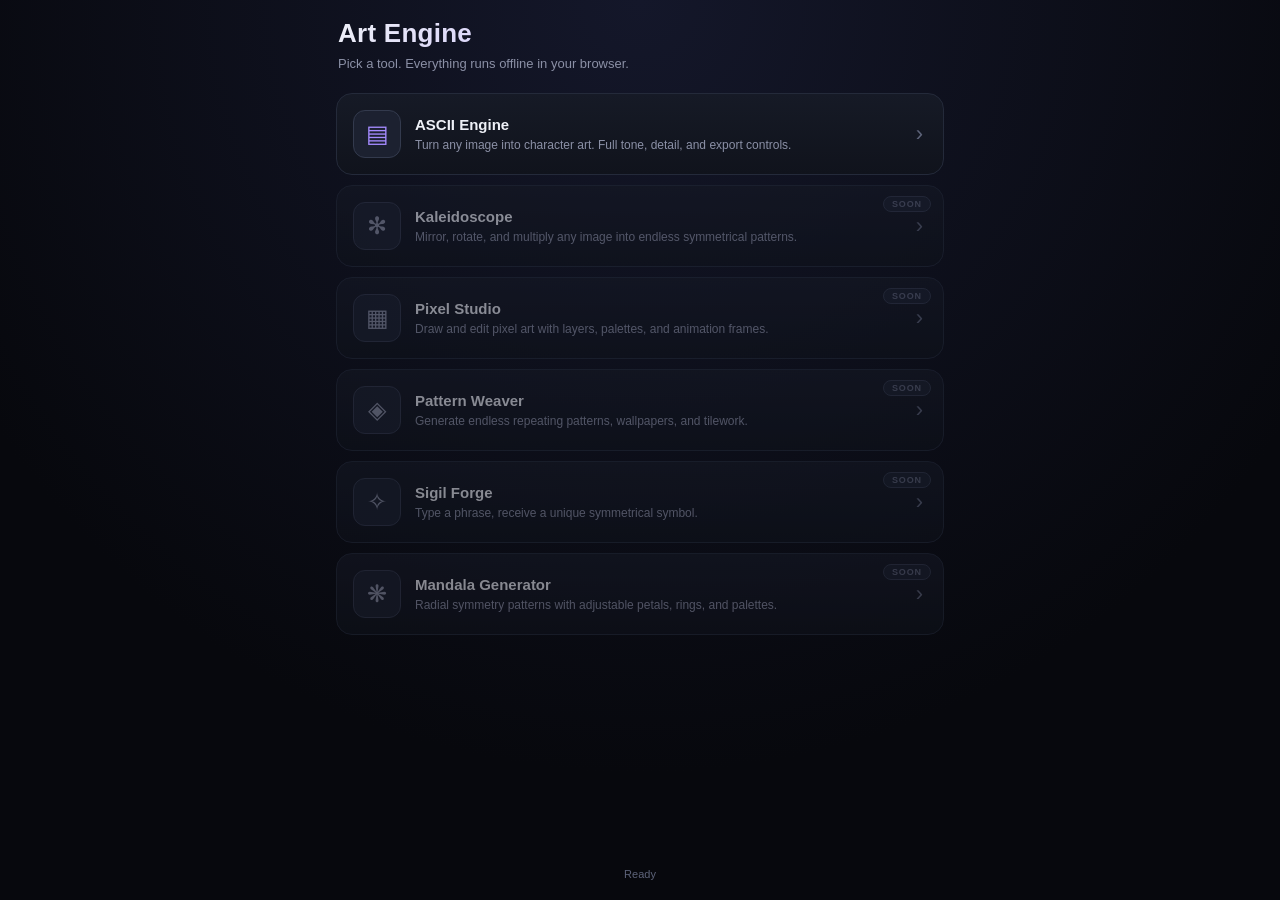
==== index.html @ f9c0fce1 "Add files via upload" ====
<!DOCTYPE html>
<html lang="en">
<head>
<meta charset="UTF-8">
<meta name="viewport" content="width=device-width, initial-scale=1, maximum-scale=1, user-scalable=no, viewport-fit=cover">
<title>Art Engine</title>
<link rel="stylesheet" href="style.css">
</head>
<body>

<div id="app" class="hubApp">

  <header id="hubHeader">
    <h1>Art Engine</h1>
    <p class="hubSub">Pick a tool. Everything runs offline in your browser.</p>
  </header>

  <main id="hubGrid">

    <a href="ascii/ascii.html" class="toolCard">
      <div class="toolIcon">▤</div>
      <div class="toolMeta">
        <h2>ASCII Engine</h2>
        <p>Turn any image into character art. Full tone, detail, and export controls.</p>
      </div>
      <div class="toolArrow">›</div>
    </a>

    <a href="kaleidoscope/kaleidoscope.html" class="toolCard soon">
      <div class="toolIcon">✻</div>
      <div class="toolMeta">
        <h2>Kaleidoscope</h2>
        <p>Mirror, rotate, and multiply any image into endless symmetrical patterns.</p>
      </div>
      <div class="toolArrow">›</div>
      <span class="soonBadge">Soon</span>
    </a>

    <a href="pixel/pixel.html" class="toolCard soon">
      <div class="toolIcon">▦</div>
      <div class="toolMeta">
        <h2>Pixel Studio</h2>
        <p>Draw and edit pixel art with layers, palettes, and animation frames.</p>
      </div>
      <div class="toolArrow">›</div>
      <span class="soonBadge">Soon</span>
    </a>

    <a href="pattern/pattern.html" class="toolCard soon">
      <div class="toolIcon">◈</div>
      <div class="toolMeta">
        <h2>Pattern Weaver</h2>
        <p>Generate endless repeating patterns, wallpapers, and tilework.</p>
      </div>
      <div class="toolArrow">›</div>
      <span class="soonBadge">Soon</span>
    </a>

    <a href="sigil/sigil.html" class="toolCard soon">
      <div class="toolIcon">✧</div>
      <div class="toolMeta">
        <h2>Sigil Forge</h2>
        <p>Type a phrase, receive a unique symmetrical symbol.</p>
      </div>
      <div class="toolArrow">›</div>
      <span class="soonBadge">Soon</span>
    </a>

    <a href="mandala/mandala.html" class="toolCard soon">
      <div class="toolIcon">❋</div>
      <div class="toolMeta">
        <h2>Mandala Generator</h2>
        <p>Radial symmetry patterns with adjustable petals, rings, and palettes.</p>
      </div>
      <div class="toolArrow">›</div>
      <span class="soonBadge">Soon</span>
    </a>

  </main>

  <footer id="hubFooter">
    <span id="hubStatus">Ready</span>
  </footer>

</div>

<script>
  /* Mark any tool card as "coming soon" — clicking it should not navigate */
  document.querySelectorAll(".toolCard.soon").forEach(card => {
    card.addEventListener("click", (e) => {
      e.preventDefault();
      const name = card.querySelector("h2").textContent;
      const status = document.getElementById("hubStatus");
      status.textContent = `${name} is not ready yet`;
      clearTimeout(window.__hubStatusTimer);
      window.__hubStatusTimer = setTimeout(() => {
        status.textContent = "Ready";
      }, 1800);
    });
  });
</script>

</body>
</html>
---- style.css ----
/* =========================================================================
   ART ENGINE — style.css (shared base)
   Used by the hub and all tools. Tools can add their own override file.
   ========================================================================= */

:root{
  --bg: #07080d;
  --bg-grad: radial-gradient(circle at 50% 0%, #14172a 0%, #07080d 70%);
  --panel: #10131c;
  --panel-2: #161a26;
  --panel-3: #1c2130;
  --border: #242a3a;
  --border-strong: #333a4d;

  --text: #eef0f7;
  --text-dim: #8b90a6;
  --text-dimmer: #5d6379;

  --accent: #7c5cff;
  --accent-bright: #a58bff;
  --accent-glow: #7c5cff66;

  --gold: #ffd257;
  --danger: #ff5c6a;
  --danger-dim: #ff5c6a44;

  --radius: 12px;
  --radius-lg: 16px;
}

*{ box-sizing: border-box; -webkit-tap-highlight-color: transparent; }

html, body{
  margin: 0; padding: 0;
  background: var(--bg);
  background-image: var(--bg-grad);
  background-attachment: fixed;
  color: var(--text);
  font-family: -apple-system, BlinkMacSystemFont, "Segoe UI", Roboto, Helvetica, Arial, sans-serif;
  height: 100%;
  overscroll-behavior: none;
  touch-action: manipulation;
  -webkit-font-smoothing: antialiased;
}

button, input, select, textarea{ font-family: inherit; font-size: inherit; }

a{ color: inherit; text-decoration: none; }

.hidden{ display: none !important; }

/* =======================================================================
   APP SHELL — HUB
   ======================================================================= */
.hubApp{
  display: flex;
  flex-direction: column;
  min-height: 100vh;
  max-width: 640px;
  margin: 0 auto;
  padding: env(safe-area-inset-top) 16px calc(env(safe-area-inset-bottom) + 16px) 16px;
  gap: 14px;
}

#hubHeader{
  padding: 18px 2px 6px;
}

#hubHeader h1{
  margin: 0;
  font-size: 26px;
  font-weight: 800;
  letter-spacing: 0.01em;
  background: linear-gradient(135deg, var(--text), var(--accent-bright));
  -webkit-background-clip: text;
  -webkit-text-fill-color: transparent;
  background-clip: text;
}

.hubSub{
  margin: 6px 0 0;
  font-size: 13px;
  color: var(--text-dim);
  line-height: 1.4;
}

#hubGrid{
  display: flex;
  flex-direction: column;
  gap: 10px;
  flex: 1;
}

.toolCard{
  position: relative;
  display: flex;
  align-items: center;
  gap: 14px;
  background: linear-gradient(180deg, var(--panel-2), var(--panel));
  border: 1px solid var(--border);
  border-radius: var(--radius-lg);
  padding: 16px;
  cursor: pointer;
  transition: transform 0.08s ease, border-color 0.15s ease, background 0.15s ease, box-shadow 0.15s ease;
  overflow: hidden;
}

.toolCard:hover{
  border-color: var(--accent);
  box-shadow: 0 8px 32px -12px var(--accent-glow);
  background: linear-gradient(180deg, var(--panel-3), var(--panel-2));
}

.toolCard:active{ transform: scale(0.985); }

.toolCard.soon{ opacity: 0.55; }
.toolCard.soon:hover{
  border-color: var(--border-strong);
  box-shadow: none;
  background: linear-gradient(180deg, var(--panel-2), var(--panel));
}

.toolIcon{
  flex-shrink: 0;
  width: 48px;
  height: 48px;
  display: flex;
  align-items: center;
  justify-content: center;
  font-size: 24px;
  border-radius: 12px;
  background: var(--panel-3);
  border: 1px solid var(--border-strong);
  color: var(--accent-bright);
}

.toolCard.soon .toolIcon{
  color: var(--text-dim);
}

.toolMeta{
  flex: 1;
  min-width: 0;
}

.toolMeta h2{
  margin: 0;
  font-size: 15px;
  font-weight: 700;
  color: var(--text);
}

.toolMeta p{
  margin: 4px 0 0;
  font-size: 12px;
  color: var(--text-dim);
  line-height: 1.35;
}

.toolArrow{
  flex-shrink: 0;
  font-size: 22px;
  color: var(--text-dimmer);
  padding-right: 4px;
}

.toolCard:hover .toolArrow{
  color: var(--accent-bright);
}

.soonBadge{
  position: absolute;
  top: 10px;
  right: 12px;
  font-size: 9px;
  font-weight: 800;
  letter-spacing: 0.1em;
  text-transform: uppercase;
  color: var(--text-dimmer);
  background: var(--panel-3);
  border: 1px solid var(--border-strong);
  border-radius: 999px;
  padding: 2px 8px;
}

#hubFooter{
  text-align: center;
  font-size: 11px;
  color: var(--text-dimmer);
  padding: 8px 0 4px;
}

/* =======================================================================
   SHARED TOOL LAYOUT
   Every tool should use these wrappers so they feel like one product.
   ======================================================================= */

.toolApp{
  display: flex;
  flex-direction: column;
  height: 100vh;
  max-width: 640px;
  margin: 0 auto;
  padding: env(safe-area-inset-top) 12px 0 12px;
  position: relative;
}

.toolTopBar{
  display: flex;
  align-items: center;
  justify-content: space-between;
  gap: 10px;
  padding: 10px 0;
  flex-shrink: 0;
}

.toolBack{
  display: flex;
  align-items: center;
  gap: 4px;
  background: var(--panel-2);
  border: 1px solid var(--border-strong);
  color: var(--text);
  border-radius: 10px;
  padding: 8px 12px;
  font-size: 12px;
  font-weight: 700;
  cursor: pointer;
  transition: transform 0.08s ease, background 0.15s ease, border-color 0.15s ease;
}

.toolBack:hover{
  background: var(--panel-3);
  border-color: var(--accent);
}

.toolBack:active{ transform: scale(0.96); }

.toolTitle{
  margin: 0;
  font-size: 18px;
  font-weight: 800;
  letter-spacing: 0.02em;
  flex: 1;
  text-align: center;
  white-space: nowrap;
  overflow: hidden;
  text-overflow: ellipsis;
}

.toolAction{
  background: var(--panel-2);
  border: 1px solid var(--border-strong);
  color: var(--text);
  border-radius: 10px;
  padding: 8px 14px;
  font-size: 12px;
  font-weight: 700;
  cursor: pointer;
  transition: transform 0.08s ease, background 0.15s ease, border-color 0.15s ease;
  flex-shrink: 0;
}

.toolAction:hover{
  background: var(--panel-3);
  border-color: var(--accent);
}

.toolAction:active{ transform: scale(0.96); }

.toolView{
  flex: 1;
  display: flex;
  flex-direction: column;
  overflow-y: auto;
  overflow-x: hidden;
  min-height: 0;
  -webkit-overflow-scrolling: touch;
  padding-bottom: 12px;
}

/* =======================================================================
   FORM PRIMITIVES (used by tools)
   ======================================================================= */

.fieldRow{
  display: flex;
  align-items: center;
  justify-content: space-between;
  gap: 10px;
  padding: 10px 14px;
  border-bottom: 1px solid var(--border);
}

.fieldRow:last-child{ border-bottom: none; }

.fieldRow label{
  font-size: 13px;
  font-weight: 600;
  color: var(--text);
  flex: 1;
  min-width: 0;
}

.fieldRow select,
.fieldRow input[type="text"]{
  flex: 1 1 auto;
  min-width: 0;
  max-width: 60%;
  background: var(--panel-3);
  border: 1px solid var(--border-strong);
  color: var(--text);
  border-radius: 10px;
  padding: 8px 10px;
  font-size: 13px;
}

.fieldRow select{
  cursor: pointer;
  appearance: none;
  background-image:
    linear-gradient(45deg, transparent 50%, var(--text-dim) 50%),
    linear-gradient(135deg, var(--text-dim) 50%, transparent 50%);
  background-position:
    calc(100% - 16px) calc(50% - 2px),
    calc(100% - 11px) calc(50% - 2px);
  background-size: 5px 5px, 5px 5px;
  background-repeat: no-repeat;
  padding-right: 30px;
}

.fieldRow select:focus,
.fieldRow input[type="text"]:focus{
  outline: none;
  border-color: var(--accent);
}

.fieldRow input[type="color"]{
  width: 44px;
  height: 32px;
  border: 1px solid var(--border-strong);
  border-radius: 8px;
  background: var(--panel-3);
  padding: 2px;
  cursor: pointer;
  flex-shrink: 0;
}

.sliderRow{
  display: block;
  padding: 12px 14px;
  border-bottom: 1px solid var(--border);
}

.sliderRow:last-child{ border-bottom: none; }

.sliderTop{
  display: flex;
  justify-content: space-between;
  align-items: center;
  margin-bottom: 8px;
}

.sliderTop label{
  font-size: 13px;
  font-weight: 600;
  color: var(--text);
}

.sliderTop .val{
  font-size: 12px;
  font-weight: 700;
  color: var(--accent-bright);
  background: var(--panel-3);
  border-radius: 999px;
  padding: 2px 10px;
  font-variant-numeric: tabular-nums;
}

input[type="range"]{
  -webkit-appearance: none;
  appearance: none;
  width: 100%;
  height: 28px;
  background: transparent;
  cursor: pointer;
  margin: 0;
}

input[type="range"]::-webkit-slider-runnable-track{
  height: 4px;
  background: var(--panel-3);
  border-radius: 2px;
  border: 1px solid var(--border);
}

input[type="range"]::-moz-range-track{
  height: 4px;
  background: var(--panel-3);
  border-radius: 2px;
  border: 1px solid var(--border);
}

input[type="range"]::-webkit-slider-thumb{
  -webkit-appearance: none;
  appearance: none;
  width: 22px;
  height: 22px;
  border-radius: 50%;
  background: var(--accent-bright);
  border: 2px solid var(--panel);
  box-shadow: 0 2px 8px rgba(0,0,0,0.5), 0 0 12px var(--accent-glow);
  margin-top: -10px;
  cursor: pointer;
}

input[type="range"]::-moz-range-thumb{
  width: 22px;
  height: 22px;
  border-radius: 50%;
  background: var(--accent-bright);
  border: 2px solid var(--panel);
  box-shadow: 0 2px 8px rgba(0,0,0,0.5), 0 0 12px var(--accent-glow);
  cursor: pointer;
}

.btnRow{
  display: flex;
  gap: 8px;
  flex-wrap: wrap;
}

.smallBtn{
  flex: 1;
  min-width: 100px;
  background: var(--panel-3);
  border: 1px solid var(--border-strong);
  color: var(--text);
  border-radius: 10px;
  padding: 10px 12px;
  font-size: 12px;
  font-weight: 700;
  cursor: pointer;
  transition: transform 0.08s ease, background 0.15s ease, border-color 0.15s ease;
}

.smallBtn:hover{
  background: var(--panel-2);
  border-color: var(--accent);
}

.smallBtn:active{ transform: scale(0.96); }

.smallBtn.danger{
  color: var(--danger);
  border-color: var(--danger-dim);
  background: rgba(255, 92, 106, 0.08);
}

.smallBtn.danger:hover{
  background: rgba(255, 92, 106, 0.16);
  border-color: var(--danger);
}

.exportBar{
  display: flex;
  gap: 8px;
  padding: 10px 0 calc(env(safe-area-inset-bottom) + 10px) 0;
  background: var(--bg);
  border-top: 1px solid var(--border);
  flex-shrink: 0;
  position: sticky;
  bottom: 0;
}

.exportBtn{
  flex: 1;
  border: 1px solid var(--border-strong);
  border-radius: 12px;
  padding: 14px 10px;
  font-size: 13px;
  font-weight: 800;
  letter-spacing: 0.05em;
  cursor: pointer;
  background: var(--panel-2);
  color: var(--text);
  transition: transform 0.08s ease, background 0.15s ease, border-color 0.15s ease;
}

.exportBtn:hover{
  background: var(--panel-3);
  border-color: var(--accent);
}

.exportBtn:active{ transform: scale(0.97); }

.exportBtn.primary{
  background: linear-gradient(135deg, var(--accent), var(--accent-bright));
  color: #0a0b10;
  border-color: transparent;
  box-shadow: 0 8px 28px -10px var(--accent-glow);
}

/* =======================================================================
   SCROLLBAR (desktop nicety)
   ======================================================================= */
.toolView::-webkit-scrollbar{ width: 6px; }
.toolView::-webkit-scrollbar-thumb{ background: var(--border-strong); border-radius: 3px; }
.toolView::-webkit-scrollbar-track{ background: transparent; }

/* =======================================================================
   SMALL SCREENS
   ======================================================================= */
@media (max-width: 380px){
  #hubHeader h1{ font-size: 22px; }
  .toolMeta h2{ font-size: 14px; }
  .toolMeta p{ font-size: 11px; }
  .fieldRow label{ font-size: 12px; }
  .fieldRow select,
  .fieldRow input[type="text"]{ font-size: 12px; padding: 7px 8px; }
}
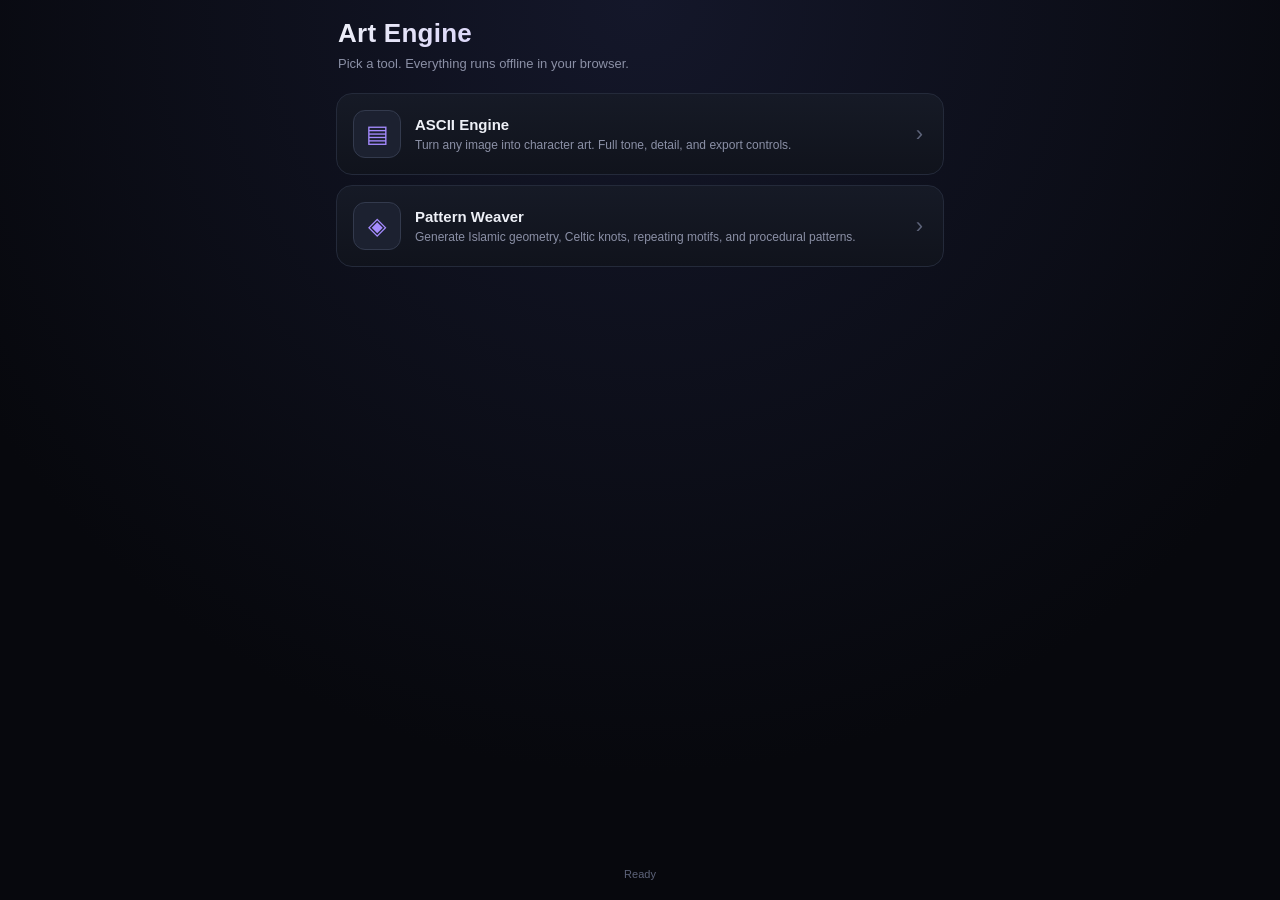
==== commit 663dcc88: "Add files via upload" ====
--- a/index.html
+++ b/index.html
@@ -26,54 +26,13 @@
       <div class="toolArrow">›</div>
     </a>
 
-    <a href="kaleidoscope/kaleidoscope.html" class="toolCard soon">
-      <div class="toolIcon">✻</div>
-      <div class="toolMeta">
-        <h2>Kaleidoscope</h2>
-        <p>Mirror, rotate, and multiply any image into endless symmetrical patterns.</p>
-      </div>
-      <div class="toolArrow">›</div>
-      <span class="soonBadge">Soon</span>
-    </a>
-
-    <a href="pixel/pixel.html" class="toolCard soon">
-      <div class="toolIcon">▦</div>
-      <div class="toolMeta">
-        <h2>Pixel Studio</h2>
-        <p>Draw and edit pixel art with layers, palettes, and animation frames.</p>
-      </div>
-      <div class="toolArrow">›</div>
-      <span class="soonBadge">Soon</span>
-    </a>
-
-    <a href="pattern/pattern.html" class="toolCard soon">
+    <a href="pattern/pattern.html" class="toolCard">
       <div class="toolIcon">◈</div>
       <div class="toolMeta">
         <h2>Pattern Weaver</h2>
-        <p>Generate endless repeating patterns, wallpapers, and tilework.</p>
+        <p>Generate Islamic geometry, Celtic knots, repeating motifs, and procedural patterns.</p>
       </div>
       <div class="toolArrow">›</div>
-      <span class="soonBadge">Soon</span>
-    </a>
-
-    <a href="sigil/sigil.html" class="toolCard soon">
-      <div class="toolIcon">✧</div>
-      <div class="toolMeta">
-        <h2>Sigil Forge</h2>
-        <p>Type a phrase, receive a unique symmetrical symbol.</p>
-      </div>
-      <div class="toolArrow">›</div>
-      <span class="soonBadge">Soon</span>
-    </a>
-
-    <a href="mandala/mandala.html" class="toolCard soon">
-      <div class="toolIcon">❋</div>
-      <div class="toolMeta">
-        <h2>Mandala Generator</h2>
-        <p>Radial symmetry patterns with adjustable petals, rings, and palettes.</p>
-      </div>
-      <div class="toolArrow">›</div>
-      <span class="soonBadge">Soon</span>
     </a>
 
   </main>
@@ -84,21 +43,5 @@
 
 </div>
 
-<script>
-  /* Mark any tool card as "coming soon" — clicking it should not navigate */
-  document.querySelectorAll(".toolCard.soon").forEach(card => {
-    card.addEventListener("click", (e) => {
-      e.preventDefault();
-      const name = card.querySelector("h2").textContent;
-      const status = document.getElementById("hubStatus");
-      status.textContent = `${name} is not ready yet`;
-      clearTimeout(window.__hubStatusTimer);
-      window.__hubStatusTimer = setTimeout(() => {
-        status.textContent = "Ready";
-      }, 1800);
-    });
-  });
-</script>
-
 </body>
 </html>
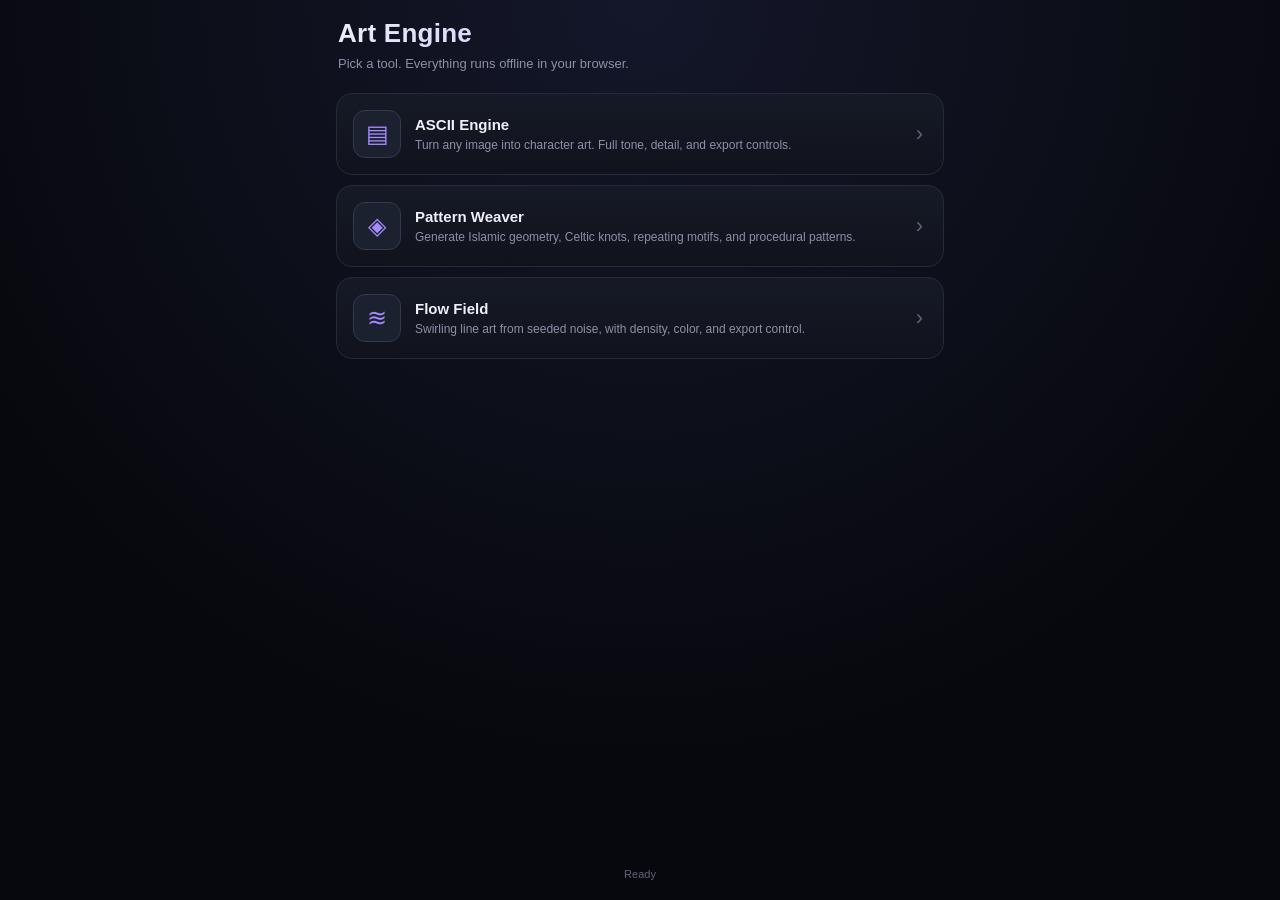
==== commit e0371c58: "Add files via upload" ====
--- a/index.html
+++ b/index.html
@@ -35,6 +35,15 @@
       <div class="toolArrow">›</div>
     </a>
 
+    <a href="flow/flow.html" class="toolCard">
+      <div class="toolIcon">≋</div>
+      <div class="toolMeta">
+        <h2>Flow Field</h2>
+        <p>Swirling line art from seeded noise, with density, color, and export control.</p>
+      </div>
+      <div class="toolArrow">›</div>
+    </a>
+
   </main>
 
   <footer id="hubFooter">
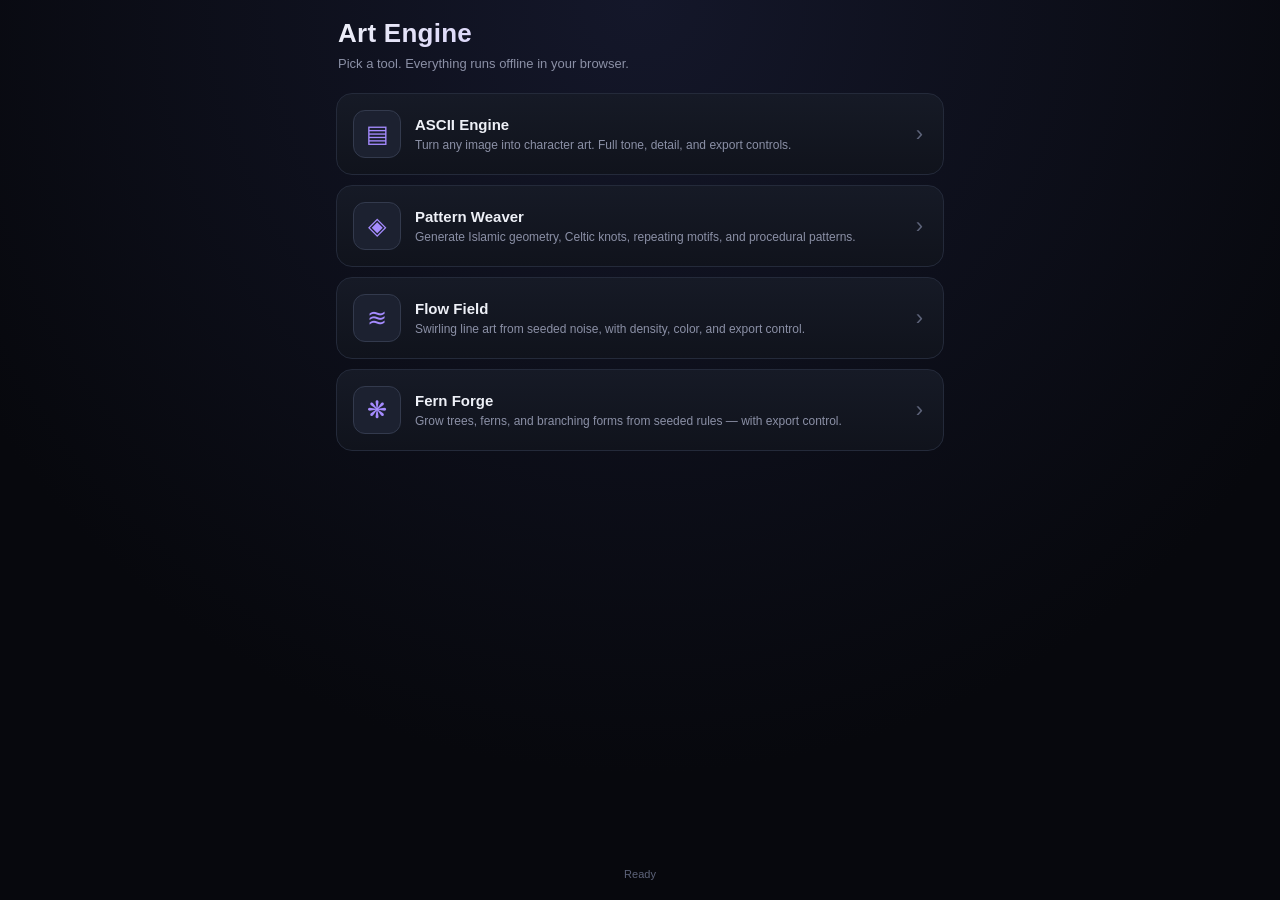
==== commit a8c24b03: "Add files via upload" ====
--- a/index.html
+++ b/index.html
@@ -44,6 +44,15 @@
       <div class="toolArrow">›</div>
     </a>
 
+    <a href="fern/fern.html" class="toolCard">
+      <div class="toolIcon">❋</div>
+      <div class="toolMeta">
+        <h2>Fern Forge</h2>
+        <p>Grow trees, ferns, and branching forms from seeded rules — with export control.</p>
+      </div>
+      <div class="toolArrow">›</div>
+    </a>
+
   </main>
 
   <footer id="hubFooter">
